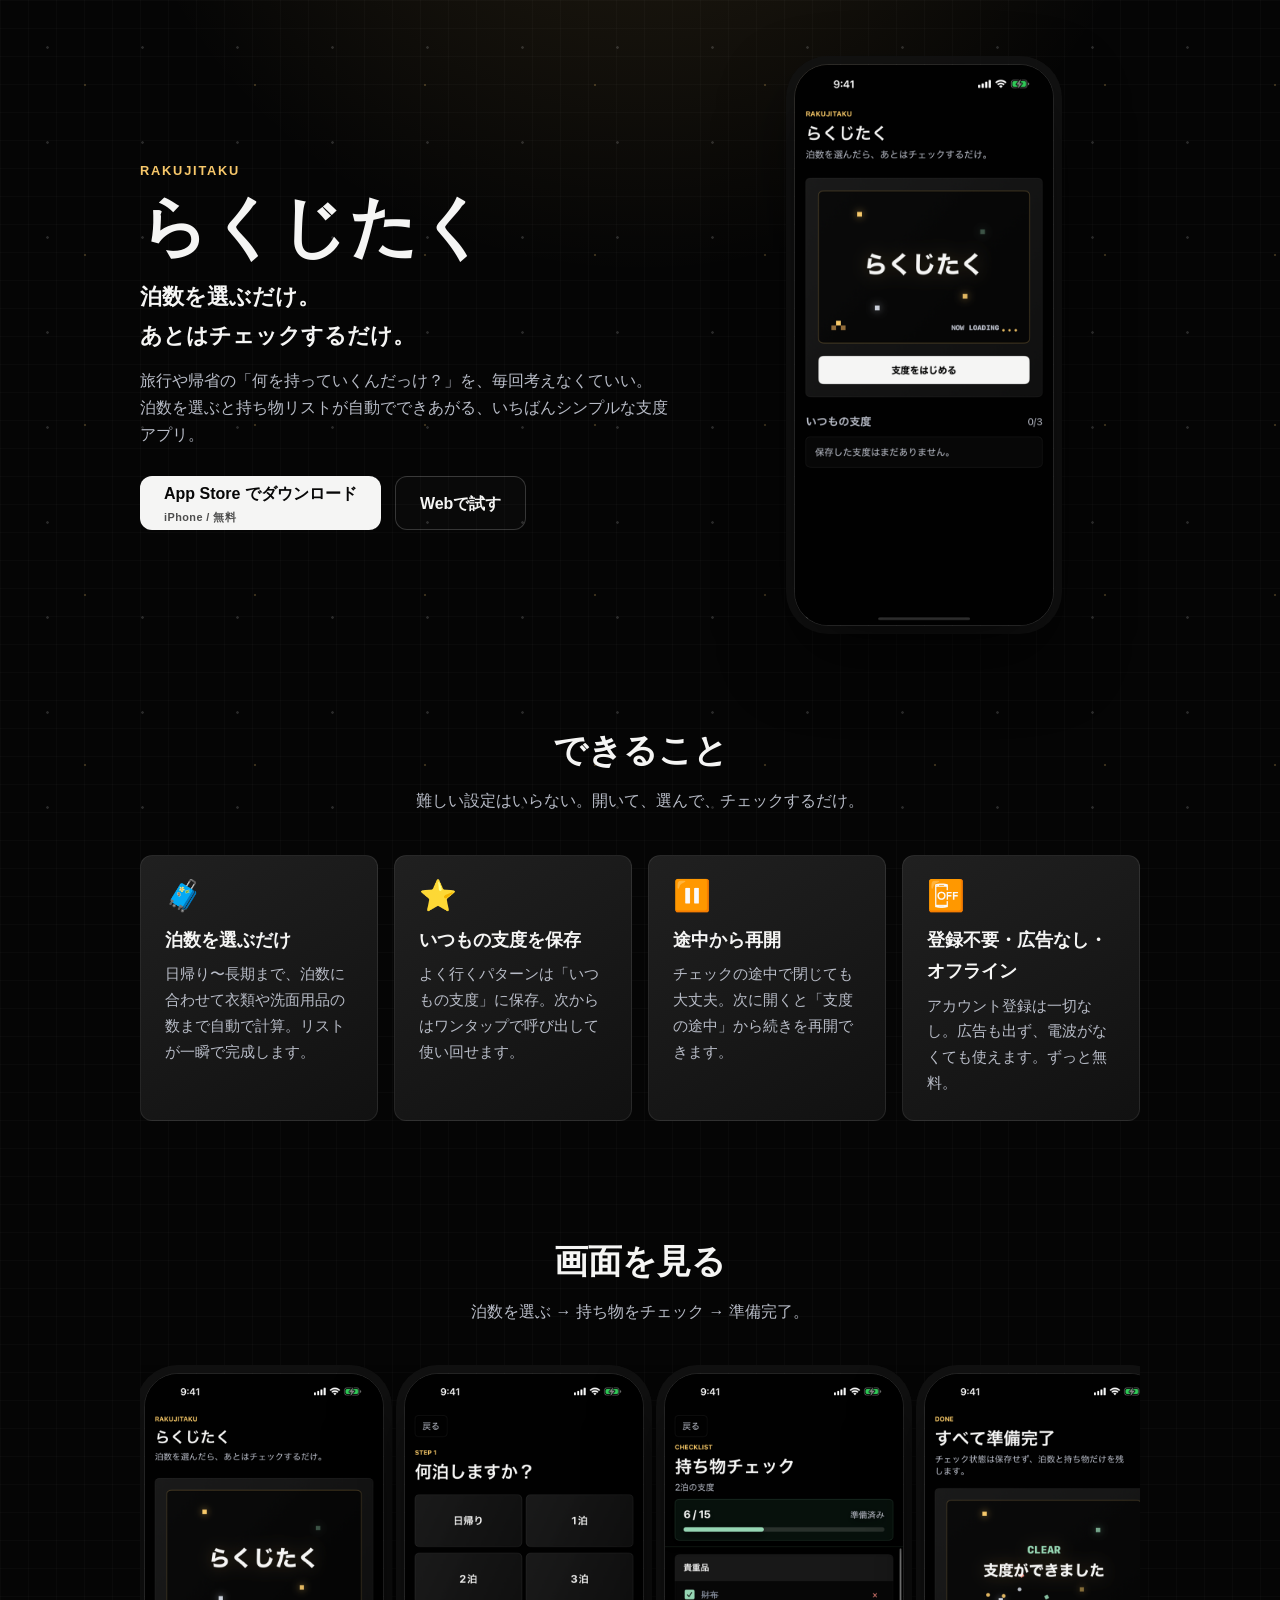
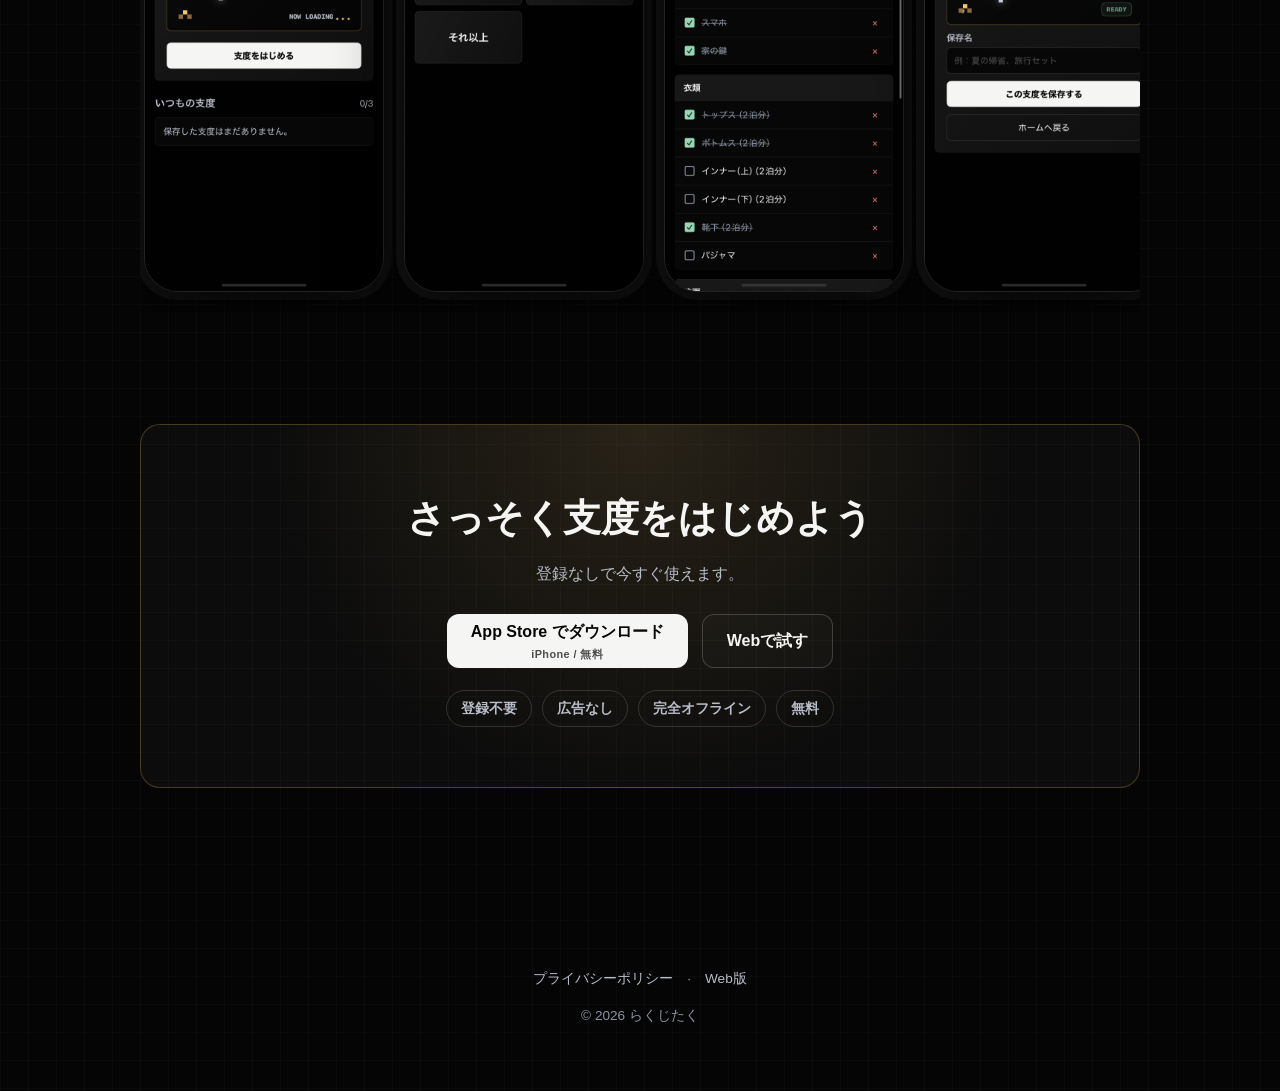
==== lp/index.html @ f01b6885 "Add landing page for らくじたく at /lp/ Self-contained marketing page matching the app's pixel-game dark " ====
<!doctype html>
<html lang="ja">
  <head>
    <meta charset="utf-8" />
    <meta name="viewport" content="width=device-width, initial-scale=1" />
    <title>らくじたく｜泊数を選ぶだけの持ち物チェックリスト</title>
    <meta
      name="description"
      content="旅行・帰省の持ち物リストを、泊数を選ぶだけで自動作成。登録不要・広告なし・完全オフライン。iPhoneアプリ＆Webで無料で使えます。"
    />
    <link rel="canonical" href="https://fukashiimo.github.io/rakujitaku/lp/" />
    <meta name="theme-color" content="#050505" />
    <meta property="og:type" content="website" />
    <meta property="og:site_name" content="らくじたく" />
    <meta property="og:title" content="らくじたく｜泊数を選ぶだけの持ち物チェックリスト" />
    <meta
      property="og:description"
      content="泊数を選ぶだけで、旅行・帰省の持ち物リストが完成。登録不要・広告なし・完全オフライン。"
    />
    <meta property="og:url" content="https://fukashiimo.github.io/rakujitaku/lp/" />
    <meta property="og:locale" content="ja_JP" />
    <meta name="twitter:card" content="summary_large_image" />
    <style>
      :root {
        color-scheme: dark;
        --bg: #050505;
        --panel: #171717;
        --panel-2: #202020;
        --text: #f5f5f4;
        --muted: #b8bcc7;
        --soft: #8b93a3;
        --accent: #f8c86a;
        --accent-2: #95d5b2;
        --radius: 12px;
        font-family: -apple-system, BlinkMacSystemFont, "Hiragino Sans", "Yu Gothic",
          "YuGothic", "Noto Sans JP", sans-serif;
      }

      * {
        box-sizing: border-box;
      }

      body {
        margin: 0;
        color: var(--text);
        background:
          linear-gradient(rgba(255, 255, 255, 0.02) 1px, transparent 1px),
          linear-gradient(90deg, rgba(255, 255, 255, 0.02) 1px, transparent 1px),
          radial-gradient(circle at 50% -10%, rgba(248, 200, 106, 0.14), transparent 34rem),
          var(--bg);
        background-size: 28px 28px, 28px 28px, 100% 100%, 100% 100%;
        line-height: 1.7;
        overflow-x: hidden;
      }

      /* 流れる星空 */
      body::before {
        content: "";
        position: fixed;
        inset: 0;
        z-index: 0;
        pointer-events: none;
        background-image:
          radial-gradient(circle, rgba(248, 200, 106, 0.22) 1px, transparent 1.6px),
          radial-gradient(circle, rgba(255, 255, 255, 0.14) 1px, transparent 1.6px);
        background-size: 170px 170px, 95px 95px;
        animation: starDrift 150s linear infinite;
      }

      @keyframes starDrift {
        to {
          background-position: -70px 1700px, 30px 950px;
        }
      }

      main {
        position: relative;
        z-index: 1;
        width: min(100%, 1040px);
        margin: 0 auto;
        padding: 0 20px 80px;
      }

      a {
        color: inherit;
      }

      .eyebrow {
        margin: 0 0 10px;
        color: var(--accent);
        font-size: 0.8rem;
        font-weight: 800;
        letter-spacing: 0.14em;
      }

      /* ===== hero ===== */
      .hero {
        display: grid;
        grid-template-columns: 1.1fr 0.9fr;
        gap: 40px;
        align-items: center;
        padding: 64px 0 40px;
      }

      .hero h1 {
        margin: 0 0 16px;
        font-size: clamp(2.6rem, 7vw, 4.2rem);
        line-height: 1.05;
        letter-spacing: 0.01em;
      }

      .hero .lead {
        margin: 0 0 12px;
        font-size: clamp(1.1rem, 2.4vw, 1.4rem);
        color: var(--text);
        font-weight: 700;
      }

      .hero .sub {
        margin: 0 0 28px;
        color: var(--muted);
      }

      .cta {
        display: flex;
        flex-wrap: wrap;
        gap: 14px;
      }

      .btn {
        display: inline-flex;
        align-items: center;
        gap: 10px;
        min-height: 54px;
        padding: 0 24px;
        border-radius: var(--radius);
        font-weight: 800;
        text-decoration: none;
        transition: transform 130ms ease, box-shadow 200ms ease, border-color 160ms ease;
      }

      .btn-primary {
        background: var(--text);
        color: #070707;
      }

      .btn-primary:hover {
        transform: translateY(-2px);
        box-shadow: 0 14px 30px rgba(0, 0, 0, 0.5);
      }

      .btn-ghost {
        border: 1px solid rgba(255, 255, 255, 0.18);
        color: var(--text);
        background: rgba(255, 255, 255, 0.02);
      }

      .btn-ghost:hover {
        transform: translateY(-2px);
        border-color: rgba(248, 200, 106, 0.5);
      }

      .btn small {
        display: block;
        font-size: 0.68rem;
        font-weight: 600;
        opacity: 0.7;
        letter-spacing: 0.04em;
      }

      .hero-shot {
        justify-self: center;
        position: relative;
      }

      .phone {
        width: min(260px, 72vw);
        border-radius: 34px;
        border: 1px solid rgba(255, 255, 255, 0.12);
        box-shadow:
          0 30px 70px rgba(0, 0, 0, 0.6),
          0 0 0 8px rgba(20, 20, 20, 0.9);
        display: block;
        animation: floaty 5s ease-in-out infinite;
      }

      @keyframes floaty {
        0%,
        100% {
          transform: translateY(0);
        }
        50% {
          transform: translateY(-10px);
        }
      }

      /* ===== features ===== */
      .section-title {
        text-align: center;
        font-size: clamp(1.5rem, 4vw, 2.1rem);
        margin: 0 0 8px;
      }

      .section-note {
        text-align: center;
        color: var(--muted);
        margin: 0 0 40px;
      }

      section {
        padding: 56px 0;
      }

      .features {
        display: grid;
        grid-template-columns: repeat(auto-fit, minmax(230px, 1fr));
        gap: 16px;
      }

      .feature {
        padding: 24px;
        border: 1px solid rgba(255, 255, 255, 0.08);
        border-radius: var(--radius);
        background: linear-gradient(150deg, var(--panel-2), #111);
        transition: transform 160ms ease, border-color 160ms ease;
      }

      .feature:hover {
        transform: translateY(-3px);
        border-color: rgba(248, 200, 106, 0.35);
      }

      .feature .ico {
        font-size: 1.9rem;
        line-height: 1;
      }

      .feature h3 {
        margin: 14px 0 6px;
        font-size: 1.15rem;
      }

      .feature p {
        margin: 0;
        color: var(--muted);
        font-size: 0.95rem;
      }

      /* ===== shots ===== */
      .shots {
        display: flex;
        gap: 20px;
        overflow-x: auto;
        padding: 8px 4px 20px;
        scroll-snap-type: x mandatory;
      }

      .shots .phone {
        flex: none;
        width: 240px;
        scroll-snap-align: center;
        animation: none;
      }

      /* ===== final cta ===== */
      .final {
        text-align: center;
        padding: 60px 24px;
        border: 1px solid rgba(248, 200, 106, 0.24);
        border-radius: 20px;
        background:
          radial-gradient(circle at 50% 0%, rgba(248, 200, 106, 0.12), transparent 60%),
          rgba(255, 255, 255, 0.03);
      }

      .final h2 {
        font-size: clamp(1.6rem, 4.5vw, 2.4rem);
        margin: 0 0 10px;
      }

      .final .cta {
        justify-content: center;
        margin-top: 26px;
      }

      .pills {
        display: flex;
        flex-wrap: wrap;
        justify-content: center;
        gap: 10px;
        margin-top: 22px;
      }

      .pill {
        padding: 6px 14px;
        border-radius: 999px;
        border: 1px solid rgba(255, 255, 255, 0.14);
        color: var(--muted);
        font-size: 0.85rem;
        font-weight: 700;
      }

      footer {
        position: relative;
        z-index: 1;
        text-align: center;
        color: var(--soft);
        font-size: 0.85rem;
        padding: 30px 20px 50px;
      }

      footer a {
        color: var(--muted);
        text-decoration: none;
      }

      footer a:hover {
        color: var(--accent);
      }

      @media (max-width: 720px) {
        .hero {
          grid-template-columns: 1fr;
          text-align: center;
          padding-top: 44px;
          gap: 30px;
        }
        .cta {
          justify-content: center;
        }
      }

      @media (prefers-reduced-motion: reduce) {
        *,
        *::before,
        *::after {
          animation: none !important;
        }
      }
    </style>
  </head>
  <body>
    <main>
      <section class="hero">
        <div>
          <p class="eyebrow">RAKUJITAKU</p>
          <h1>らくじたく</h1>
          <p class="lead">泊数を選ぶだけ。<br />あとはチェックするだけ。</p>
          <p class="sub">
            旅行や帰省の「何を持っていくんだっけ？」を、毎回考えなくていい。<br />
            泊数を選ぶと持ち物リストが自動でできあがる、いちばんシンプルな支度アプリ。
          </p>
          <div class="cta">
            <a class="btn btn-primary" href="https://apps.apple.com/jp/app/id6788356709">
              <span> App Store でダウンロード <small>iPhone / 無料</small> </span>
            </a>
            <a class="btn btn-ghost" href="../">Webで試す</a>
          </div>
        </div>
        <div class="hero-shot">
          <img class="phone" src="img/01_home.png" alt="らくじたくのホーム画面" />
        </div>
      </section>

      <section>
        <h2 class="section-title">できること</h2>
        <p class="section-note">難しい設定はいらない。開いて、選んで、チェックするだけ。</p>
        <div class="features">
          <div class="feature">
            <div class="ico">🧳</div>
            <h3>泊数を選ぶだけ</h3>
            <p>日帰り〜長期まで、泊数に合わせて衣類や洗面用品の数まで自動で計算。リストが一瞬で完成します。</p>
          </div>
          <div class="feature">
            <div class="ico">⭐️</div>
            <h3>いつもの支度を保存</h3>
            <p>よく行くパターンは「いつもの支度」に保存。次からはワンタップで呼び出して使い回せます。</p>
          </div>
          <div class="feature">
            <div class="ico">⏸️</div>
            <h3>途中から再開</h3>
            <p>チェックの途中で閉じても大丈夫。次に開くと「支度の途中」から続きを再開できます。</p>
          </div>
          <div class="feature">
            <div class="ico">📴</div>
            <h3>登録不要・広告なし・オフライン</h3>
            <p>アカウント登録は一切なし。広告も出ず、電波がなくても使えます。ずっと無料。</p>
          </div>
        </div>
      </section>

      <section>
        <h2 class="section-title">画面を見る</h2>
        <p class="section-note">泊数を選ぶ → 持ち物をチェック → 準備完了。</p>
        <div class="shots">
          <img class="phone" src="img/01_home.png" alt="ホーム画面" loading="lazy" />
          <img class="phone" src="img/02_nights.png" alt="泊数を選ぶ画面" loading="lazy" />
          <img class="phone" src="img/03_checklist.png" alt="持ち物チェック画面" loading="lazy" />
          <img class="phone" src="img/04_done.png" alt="準備完了画面" loading="lazy" />
        </div>
      </section>

      <section>
        <div class="final">
          <h2>さっそく支度をはじめよう</h2>
          <p class="section-note" style="margin: 0">登録なしで今すぐ使えます。</p>
          <div class="cta">
            <a class="btn btn-primary" href="https://apps.apple.com/jp/app/id6788356709">
              <span> App Store でダウンロード <small>iPhone / 無料</small> </span>
            </a>
            <a class="btn btn-ghost" href="../">Webで試す</a>
          </div>
          <div class="pills">
            <span class="pill">登録不要</span>
            <span class="pill">広告なし</span>
            <span class="pill">完全オフライン</span>
            <span class="pill">無料</span>
          </div>
        </div>
      </section>
    </main>

    <footer>
      <p>
        <a href="../privacy.html">プライバシーポリシー</a>　·　<a href="../">Web版</a>
      </p>
      <p>© 2026 らくじたく</p>
    </footer>
  </body>
</html>
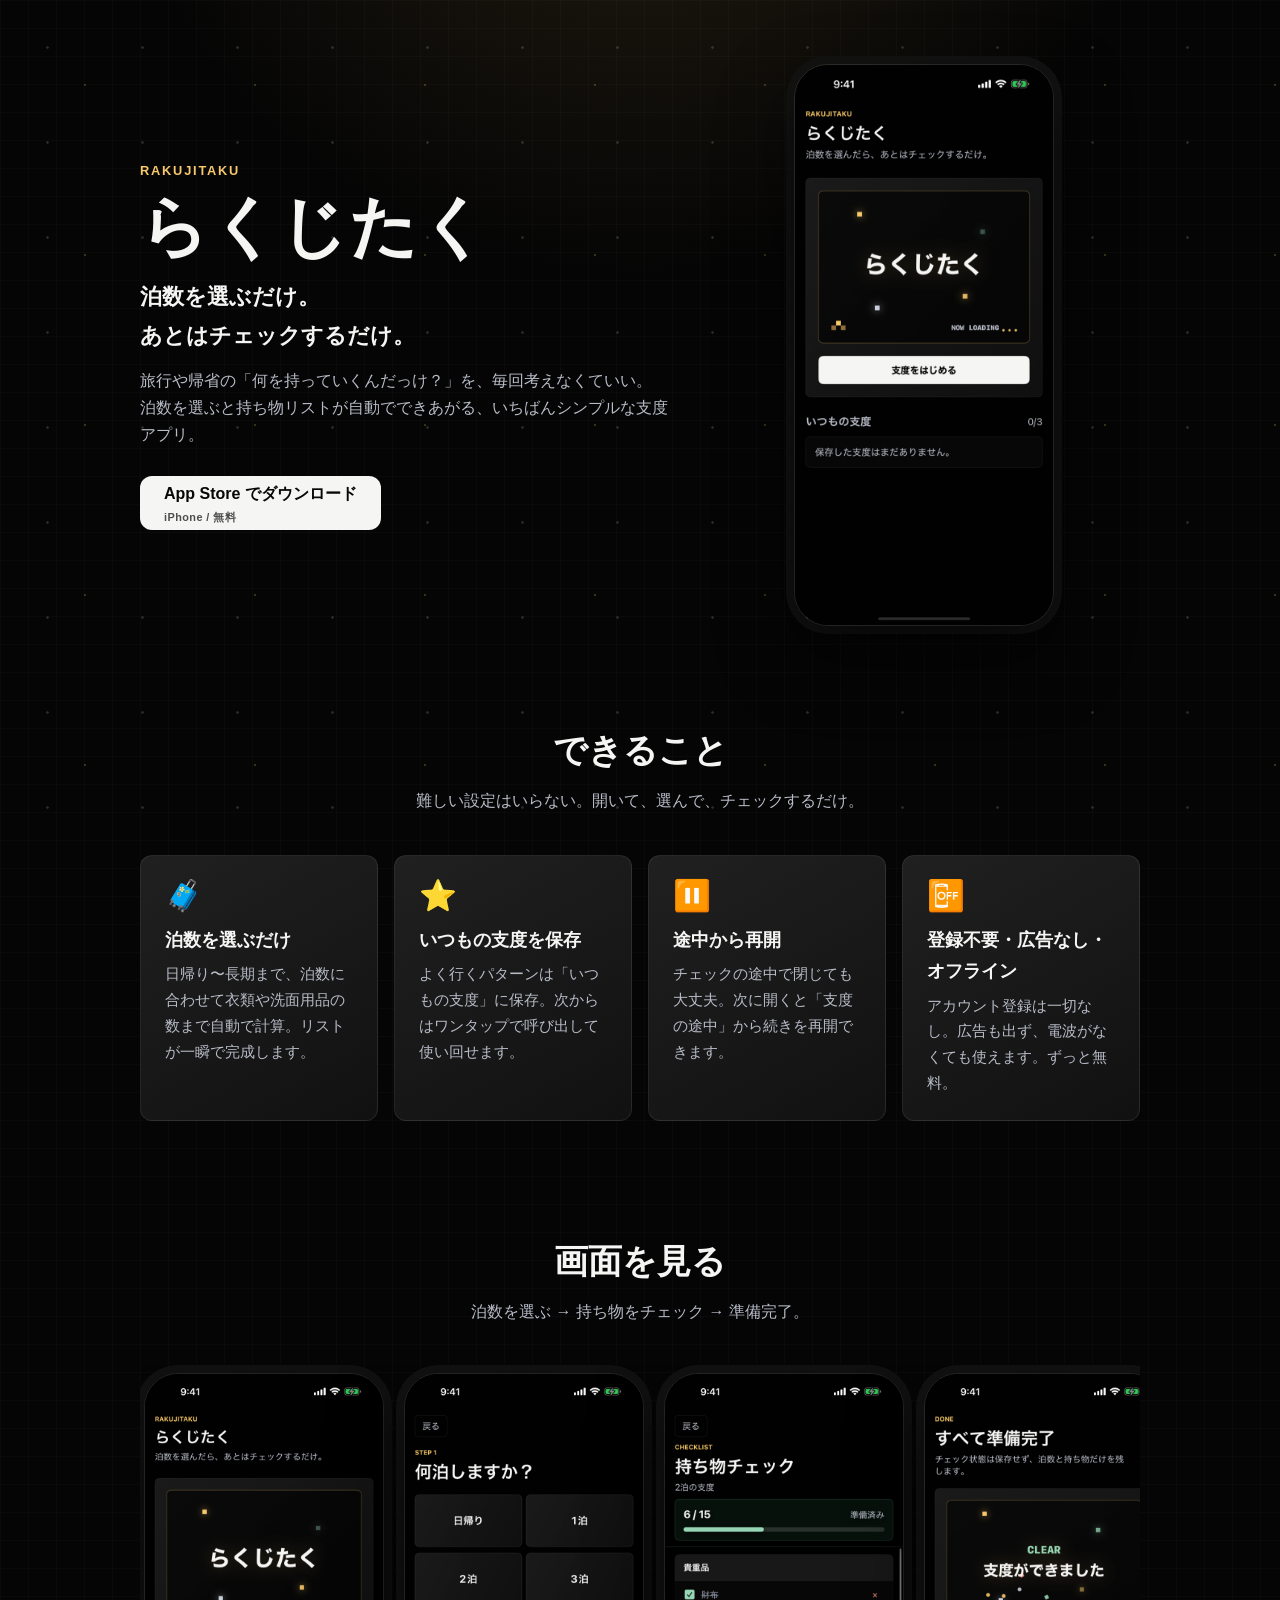
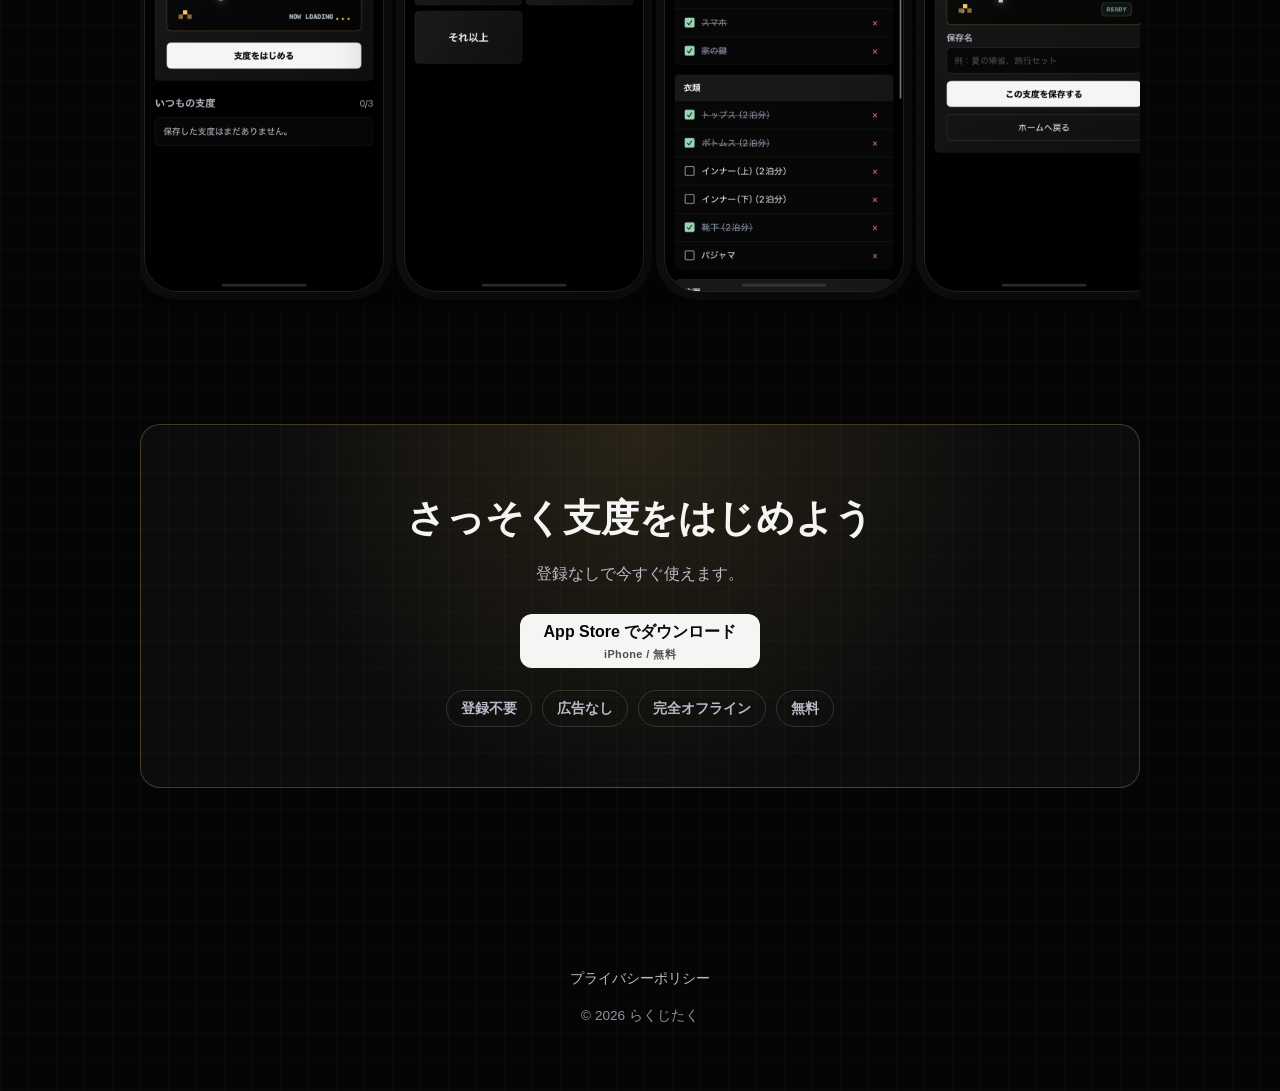
==== commit 1cd1f716: "Remove web links from standard LP" ====
--- a/lp/index.html
+++ b/lp/index.html
@@ -6,7 +6,7 @@
     <title>らくじたく｜泊数を選ぶだけの持ち物チェックリスト</title>
     <meta
       name="description"
-      content="旅行・帰省の持ち物リストを、泊数を選ぶだけで自動作成。登録不要・広告なし・完全オフライン。iPhoneアプリ＆Webで無料で使えます。"
+      content="旅行・帰省の持ち物リストを、泊数を選ぶだけで自動作成。登録不要・広告なし・完全オフライン。iPhoneアプリで無料で使えます。"
     />
     <link rel="canonical" href="https://fukashiimo.github.io/rakujitaku/lp/" />
     <meta name="theme-color" content="#050505" />
@@ -354,7 +354,6 @@
             <a class="btn btn-primary" href="https://apps.apple.com/jp/app/id6788356709">
               <span> App Store でダウンロード <small>iPhone / 無料</small> </span>
             </a>
-            <a class="btn btn-ghost" href="../">Webで試す</a>
           </div>
         </div>
         <div class="hero-shot">
@@ -408,7 +407,6 @@
             <a class="btn btn-primary" href="https://apps.apple.com/jp/app/id6788356709">
               <span> App Store でダウンロード <small>iPhone / 無料</small> </span>
             </a>
-            <a class="btn btn-ghost" href="../">Webで試す</a>
           </div>
           <div class="pills">
             <span class="pill">登録不要</span>
@@ -422,7 +420,7 @@
 
     <footer>
       <p>
-        <a href="../privacy.html">プライバシーポリシー</a>　·　<a href="../">Web版</a>
+        <a href="../privacy.html">プライバシーポリシー</a>
       </p>
       <p>© 2026 らくじたく</p>
     </footer>
